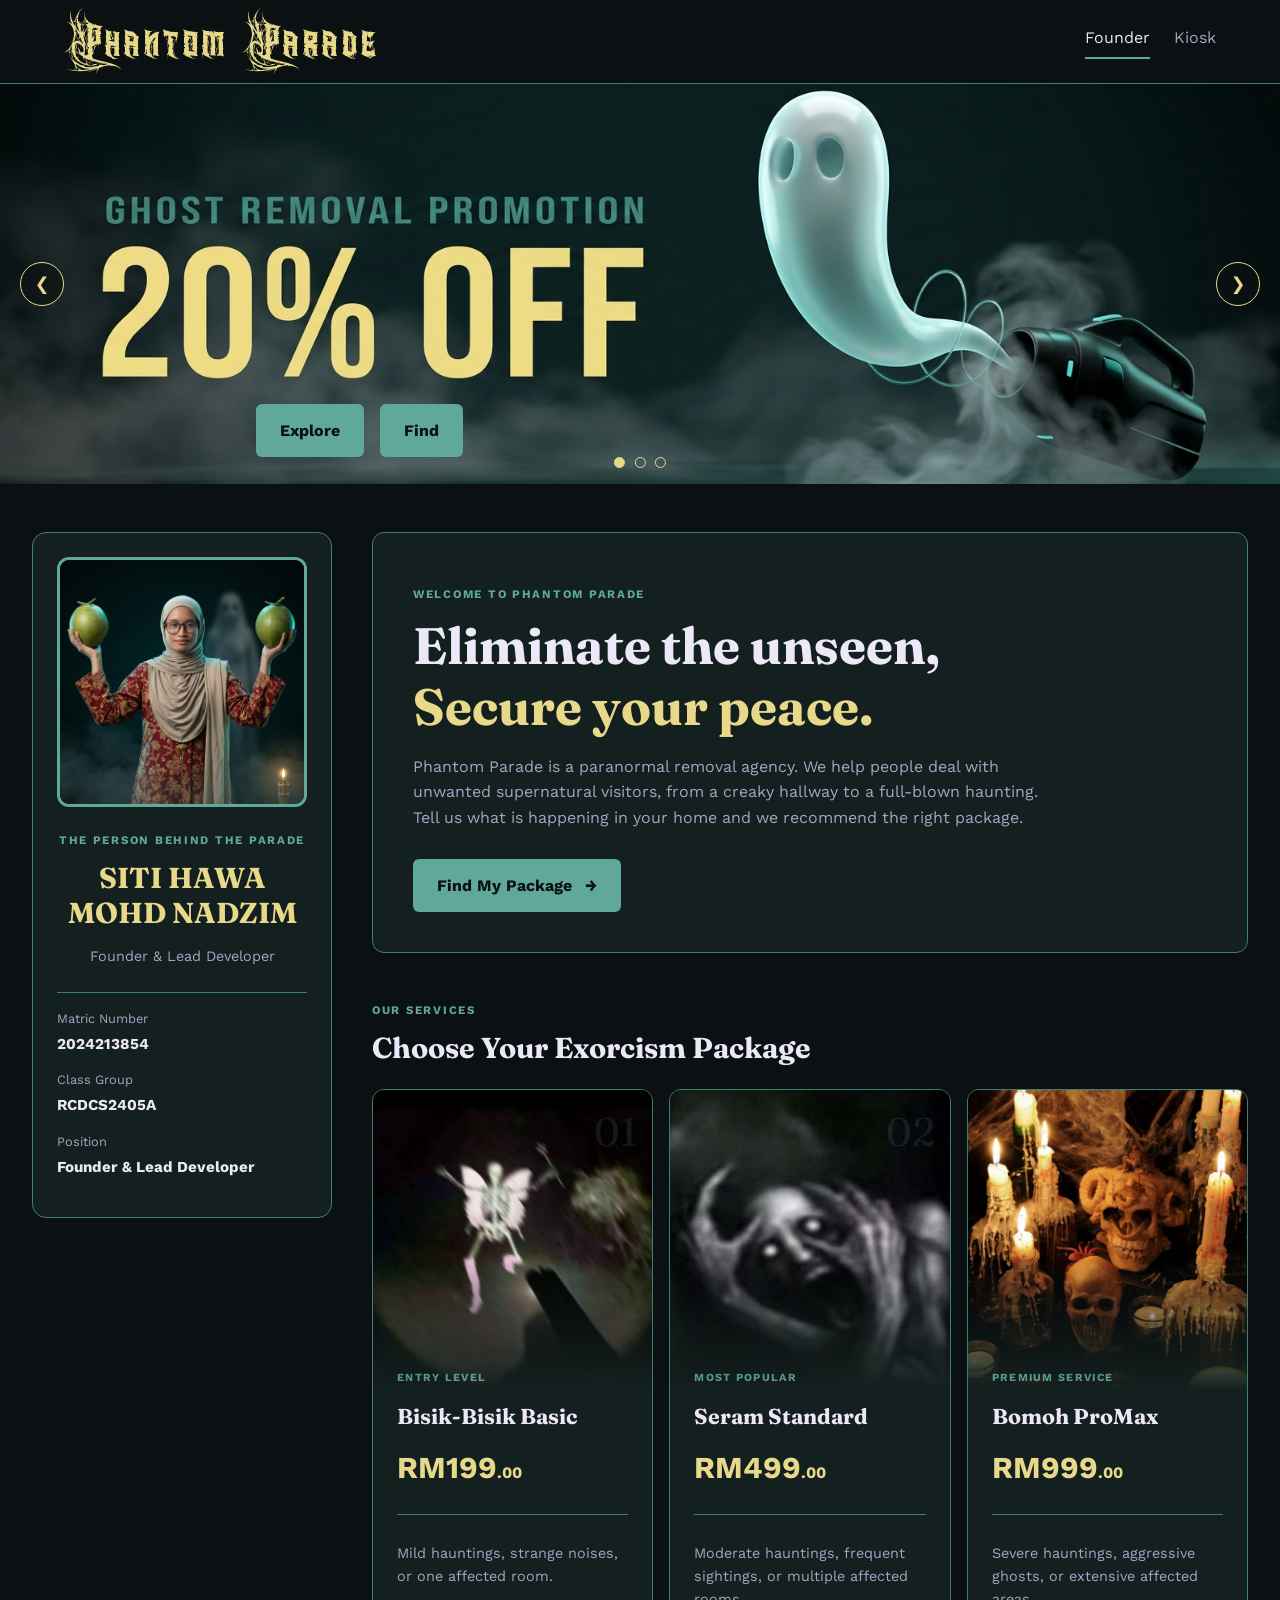
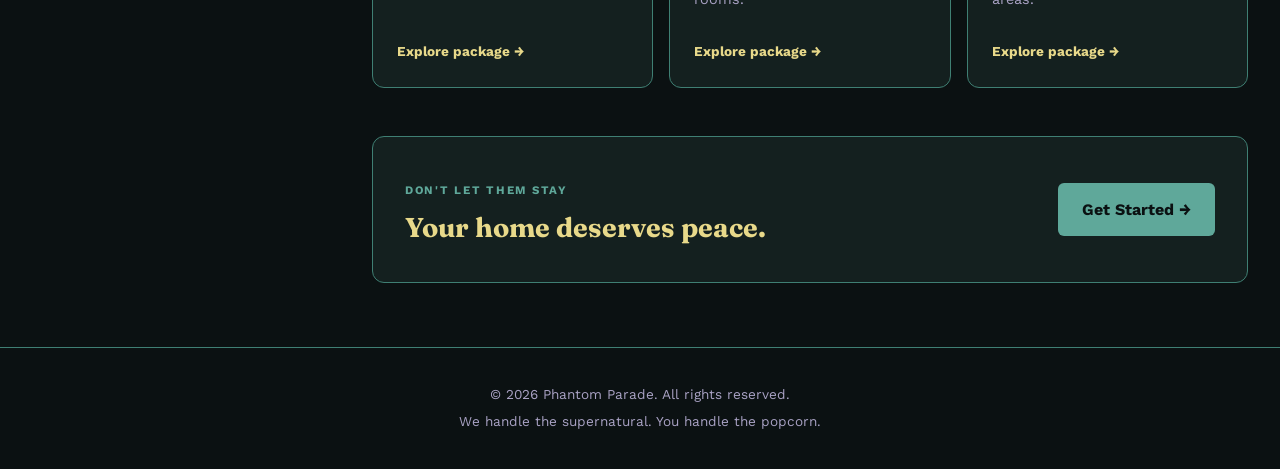
==== index.html @ 706d47e7 "Add files via upload" ====
<!DOCTYPE html>
<html lang="en">
<head>
  <meta charset="UTF-8">
  <meta name="viewport" content="width=device-width, initial-scale=1">
  <title>Phantom Parade | Founder</title>
  <link rel="preconnect" href="https://fonts.googleapis.com">
  <link rel="preconnect" href="https://fonts.gstatic.com" crossorigin>
  <link href="https://fonts.googleapis.com/css2?family=Fraunces:wght@600;700&family=Work+Sans:wght@400;500;600;700&display=swap" rel="stylesheet">
  <link rel="stylesheet" href="style.css">
  <link rel="icon" type="image/svg+xml" href="favicon/ghost.svg">
</head>
<body>
  <header class="nav">
    <a class="logo" href="index.html">Phantom Parade</a>
    <nav>
      <a href="index.html" class="active">Founder</a>
      <a href="recommender.html">Kiosk</a>
    </nav>
  </header>

  <!-- Hero Slider -->
  <section class="hero" aria-label="Featured banners">
    <div class="slide active">     
      <img src="images/hero2.jpg"
          alt="Phantom Parade packages">
          <div class="slide-buttons">
            <a class="btn" href="#main">Explore</a>
            <a class="btn secondary" href="recommender.html">Find</a>
          </div>
    </div>
    <div class="slide">
      <img src="images/hero1.jpg"
         alt="Phantom Parade ghost removal promotion">
    </div>
    <div class="slide">
      <img src="images/hero5.jpg"
         alt="Phantom Parade brand banner">
    </div>
    <button type="button" class="arrow prev" aria-label="Previous banner">
      &#10094;
    </button>
    <button type="button" class="arrow next" aria-label="Next banner">
      &#10095;
    </button>
    <div class="dots"></div>
  </section>

  <!-- Main Content -->
  <main class="layout" id="main">

    <aside class="founder">
      <div class="founder-image">
        <img class="portrait"
             src="images/hawa.jpg"
             alt="Photo of the founder">
      </div>

      <div class="profile">
        <p class="eyebrow">THE PERSON BEHIND THE PARADE</p>
        <h1>SITI HAWA<br>MOHD NADZIM</h1>
        <p class="role">Founder & Lead Developer</p>

        <div class="profile-details">
          <div class="detail">
            <span>Matric Number</span>
            <strong>2024213854</strong>
          </div>

          <div class="detail">
            <span>Class Group</span>
            <strong>RCDCS2405A</strong>
          </div>

          <div class="detail">
            <span>Position</span>
            <strong>Founder & Lead Developer</strong>
          </div>
        </div>
      </div>
    </aside>

    <div class="content">
      <section class="panel introduction">
        <p class="eyebrow">WELCOME TO PHANTOM PARADE</p>
        <h2>Eliminate the unseen,<br>
          <span>Secure your peace.</span>
        </h2>
        <p>
          Phantom Parade is a paranormal removal agency.
          We help people deal with unwanted supernatural visitors,
          from a creaky hallway to a full-blown haunting.
          Tell us what is happening in your home and we recommend
          the right package.
        </p>
        <a class="btn" href="recommender.html">
          Find My Package
          <span>&rarr;</span>
        </a>
      </section>

      <!-- Package Section -->
      <section class="package-section">
        <div class="section-heading">
          <div>
            <p class="eyebrow">OUR SERVICES</p>
            <h2>Choose Your Exorcism Package</h2>
          </div>
        </div>

        <div class="packages">
          <!-- Basic -->
          <article class="panel package-card">
              <img class="package-img" src="images/package1.jpg" alt="Bisik-Bisik Basic: a dim quiet hallway">
            <span class="package-number">01</span>
            <p class="package-type">ENTRY LEVEL</p>
            <h3>Bisik-Bisik Basic</h3>
            <p class="price">RM199<span>.00</span></p>
            <div class="package-divider"></div>
            <p>
              Mild hauntings, strange noises,
              or one affected room.
            </p>
            <a href="recommender.html" class="package-link">
              Explore package &rarr;
            </a>
          </article>

          <!-- Standard -->
          <article class="panel package-card">
            <img class="package-img" src="images/package2.jpg" alt="Seram Standard: a haunted living room">
            <span class="package-number">02</span>
            <p class="package-type">MOST POPULAR</p>
            <h3>Seram Standard</h3>
            <p class="price">RM499<span>.00</span></p>
            <div class="package-divider"></div>
            <p>
              Moderate hauntings, frequent sightings,
              or multiple affected rooms.
            </p>
            <a href="recommender.html" class="package-link">
              Explore package &rarr;
            </a>
          </article>

          <!-- ProMax -->
          <article class="panel package-card">
              <img class="package-img" src="images/package3.jpg" alt="Bomoh ProMax: a large haunted house at night">
            <span class="package-number">03</span>
            <p class="package-type">PREMIUM SERVICE</p>
            <h3>Bomoh ProMax</h3>
            <p class="price">RM999<span>.00</span></p>
            <div class="package-divider"></div>
            <p>
              Severe hauntings, aggressive ghosts,
              or extensive affected areas.
            </p>
            <a href="recommender.html" class="package-link">
              Explore package &rarr;
            </a>
          </article>
        </div>
      </section>

      <section class="closing panel">
        <div>
          <p class="eyebrow">DON'T LET THEM STAY</p>
          <h2>Your home deserves peace.</h2>
        </div>
        <a href="recommender.html" class="btn">
          Get Started &rarr;
        </a>
      </section>
    </div>
  </main>

  <!-- Footer -->
  <footer>
    <p>&copy; 2026 Phantom Parade. All rights reserved.</p>
    <p>We handle the supernatural. You handle the popcorn.</p>
  </footer>

  <script src="js/script.js"></script>
</body>
</html>
---- style.css ----
/* PHANTOM PARADE - GLOBAL SETTINGS*/

:root {
  --bg: #0B1112;
  --panel: #14201F;
  --panel-light: #1B2C29;
  --line: #3F7F73;
  --teal: #5FA89A;
  --light: #E8D98A;
  --text: #ECE8F7;
  --muted: #A9A2C4;
}

@font-face {
  font-family: "Parade";
  src: url("fonts/Heavytal.ttf") format("truetype");
  font-weight: 400;
  font-display: swap;
}

* {
  box-sizing: border-box;
  overscroll-behavior: none;
}

html {
  scroll-behavior: smooth;
}

body {
  margin: 0;
  background: var(--bg);
  color: var(--text);
  font-family: "Work Sans", system-ui, sans-serif;
  line-height: 1.6;
}

h1, h2, h3 {
  font-family: "Fraunces", Georgia, serif;
  line-height: 1.2;
}

a {
  color: var(--light);
  text-decoration: none;
}

button, input, select {
  font: inherit;
}

.recommender-layout {
  width: 90%;
  max-width: 1400px;
  margin: 2.5rem auto;
  display: flex;
  flex-direction: column;
  gap: .5rem;
  padding: 1.5rem 2rem;
  background: var(--panel);
  border: 1px solid var(--line);
  border-radius: 12px;
}

.recommender-layout h1 {
  margin: 0 0 .4rem;
  font-size: 2rem;
}

/* Description */
.recommender-layout > p {
  margin: 0 0 .5rem;
}

/* Form spacing */
.recommender-layout label {
  margin: .8rem 0 .3rem;
}

.recommender-layout input,
.recommender-layout select {
  padding: .65rem .85rem;
}

.rules {
  width: 90%;
  max-width: 1400px;
  margin: 0 auto 2.5rem;
  padding: 2rem;
}

.rules h2 {
  color: var(--light);
  margin-top: 0;
  margin-bottom: 1rem;
}

.rules ul {
  padding-left: 1.5rem;
  margin-bottom: 0;
}

.rules li {
  margin-bottom: .8rem;
  line-height: 1.7;
}

.rules li:last-child {
  margin-bottom: 0;
}

/* Navigation */
.nav {
  display: flex;
  justify-content: space-between;
  align-items: center;
  flex-wrap: wrap;
  gap: 1rem;
  padding: 1rem 5%;
  background: var(--bg);
  border-bottom: 1px solid var(--line);
}

.logo {
  font-family: "Parade", Georgia, serif;
  font-size: 2rem;
  color: var(--light);
  letter-spacing: .08em;
}

.nav nav {
  display: flex;
  gap: 1.5rem;
}

.nav nav a {
  color: var(--muted);
  padding-bottom: .4rem;
  transition: color .3s ease;
}

.nav nav a:hover,
.nav nav a.active {
  color: var(--text);
  border-bottom: 2px solid var(--teal);
}

/* Hero Slider */
.hero {
  position: relative;
  width: 100%;
  aspect-ratio: 16 / 5;
  min-height: 0px;
  max-height: none;
  margin-bottom: 3rem;
  overflow: hidden;
  background: var(--panel);
}

.slide {
  position: absolute;
  inset: 0;
  opacity: 0;
  pointer-events: none;
  transition: opacity 1s ease;
}

.slide.active {
  opacity: 1;
  pointer-events: auto;
}

.slide img {
  width: 100%;
  height: 100%;
  object-fit: cover;
  display: block;
}

.slide-buttons {
  position: absolute;
  left: 20%;
  top: 80%;                 
  display: flex;
  gap: 1rem;
}

html { 
  scroll-behavior: smooth; 
}

/* Slider arrows */
.arrow {
  position: absolute;
  top: 50%;
  transform: translateY(-50%);
  z-index: 2;
  width: 44px;
  height: 44px;
  border: 1px solid var(--light);
  border-radius: 50%;
  background: rgba(11, 17, 18, .65);
  color: var(--light);
  font-size: 1.1rem;
  cursor: pointer;
  transition: background .3s, color .3s;
}

.arrow:hover {
  background: var(--light);
  color: var(--bg);
}

.prev {
  left: 20px;
}

.next {
  right: 20px;
}

/* Slider dots */
.dots {
  position: absolute;
  bottom: 16px;
  left: 50%;
  transform: translateX(-50%);
  display: flex;
  gap: .6rem;
  z-index: 2;
}

.dots button {
  width: 11px;
  height: 11px;
  padding: 0;
  border: 1px solid var(--light);
  border-radius: 50%;
  background: transparent;
  cursor: pointer;
}

.dots button.active {
  background: var(--light);
}

/*Main Layout */
.layout {
  max-width: 1350px;
  margin: 0 auto;
  padding: 0 2rem 4rem;
  display: grid;
  grid-template-columns: 300px minmax(0, 1fr);
  gap: 2.5rem;
  align-items: start;
}

.founder {
  position: sticky;
  top: 2rem;
  padding: 1.5rem;
  background: var(--panel);
  border: 1px solid var(--line);
  border-radius: 14px;
  text-align: center;
}

.founder-image {
  margin-bottom: 1.5rem;
}

.portrait {
  display: block;
  width: 100%;
  aspect-ratio: 1 / 1;
  object-fit: cover;
  border: 3px solid var(--teal);
  border-radius: 12px;
}

.eyebrow {
  color: var(--teal);
  font-size: .72rem;
  font-weight: 700;
  letter-spacing: .15em;
  text-transform: uppercase;
}

.profile h1 {
  font-size: 1.8rem;
  margin: .5rem 0;
  color: var(--light);
}

.role {
  color: var(--muted);
  font-size: .9rem;
  margin-bottom: 1.5rem;
}

.profile-details {
  border-top: 1px solid var(--line);
  padding-top: 1rem;
  text-align: left;
}

.detail {
  display: flex;
  flex-direction: column;
  gap: .15rem;
  margin-bottom: .9rem;
}

.detail span {
  color: var(--muted);
  font-size: .8rem;
}

.detail strong {
  font-size: .95rem;
}

.content {
  min-width: 0;
}

.panel {
  background: var(--panel);
  border: 1px solid var(--line);
  border-radius: 12px;
  padding: 2rem;
}

.introduction {
  margin-bottom: 3rem;
  padding: 2.5rem;
}

.introduction h2 {
  font-size: clamp(2rem, 4vw, 3.3rem);
  margin: .5rem 0 1rem;
}

.introduction h2 span {
  color: var(--light);
}

.introduction > p:not(.eyebrow) {
  max-width: 650px;
  color: var(--muted);
  margin-bottom: 1.8rem;
}

.btn {
  display: inline-flex;
  align-items: center;
  justify-content: center;
  gap: .8rem;
  padding: .85rem 1.5rem;
  background: var(--teal);
  color: var(--bg);
  border-radius: 6px;
  font-weight: 700;
  cursor: pointer;
  transition: background .3s ease,
              transform .3s ease;
}

.btn:hover {
  background: var(--light);
  transform: translateY(-3px);
}


/*PACKAGE SECTION */
.package-section {
  margin-bottom: 3rem;
}

.section-heading {
  margin-bottom: 1.5rem;
}

.section-heading h2 {
  font-size: 1.8rem;
  margin: .3rem 0;
}

.packages {
  display: grid;
  grid-template-columns: repeat(3, minmax(0, 1fr));
  gap: 1rem;
  align-items: stretch;
}

.package-card {
  position: relative;
  display: flex;
  flex-direction: column;
  min-height: 280px;
  padding: 1.5rem;
  overflow: hidden;
  transition: border-color .3s ease,
              box-shadow .3s ease;
}

.package-img {
  display: block;
  width: calc(100% + 3rem);
  height: 300px;                     
  margin: -1.5rem -1.5rem -2rem;      
  object-fit: cover;
  object-position: center;
  -webkit-mask-image: linear-gradient(to bottom, #000 55%, transparent 100%);
  mask-image: linear-gradient(to bottom, #000 55%, transparent 100%);
}

.package-number {
  position: absolute;
  top: 10px;
  right: 15px;
  font-family: "Fraunces", serif;
  font-size: 2.5rem;
  color: rgba(95, 168, 154, .15);
}

.package-type {
  color: var(--teal);
  font-size: .68rem;
  font-weight: 700;
  letter-spacing: .12em;
}

.package-card h3 {
  font-size: 1.35rem;
  margin: .4rem 0;
}

.price {
  color: var(--light);
  font-size: 1.9rem;
  font-weight: 700;
  margin: .5rem 0;
}

.price span {
  font-size: 1rem;
}

.package-divider {
  width: 100%;
  height: 1px;
  background: var(--line);
  margin: .8rem 0;
}

.package-card > p:not(.package-type):not(.price) {
  color: var(--muted);
  font-size: .9rem;
  flex-grow: 1;
}

.package-link {
  display: inline-block;
  margin-top: 1rem;
  font-size: .85rem;
  font-weight: 700;
  color: var(--light);
}

.package-link:hover {
  color: var(--teal);
}

.package-card.featured {
  background: var(--panel-light);
  border-color: var(--teal);
}

/* Shake Animation */
.package-card:hover {
  animation: shake .4s ease-in-out;
  border-color: rgba(255, 255, 255, .8);
  box-shadow:
    0 0 14px rgba(255, 255, 255, .25),
    0 0 35px rgba(95, 168, 154, .2),
    0 18px 36px -8px rgba(255, 255, 255, .15);
}

@keyframes shake {
  0% {
    transform: translate(0, 0) rotate(0);
  }
  20% {
    transform: translate(-3px, 1px) rotate(-1deg);
  }
  40% {
    transform: translate(3px, -1px) rotate(1deg);
  }
  60% {
    transform: translate(-2px, 1px) rotate(-.6deg);
  }
  80% {
    transform: translate(2px, -1px) rotate(.6deg);
  }
  100% {
    transform: translate(0, 0) rotate(0);
  }
}

.closing {
  display: flex;
  justify-content: space-between;
  align-items: center;
  flex-wrap: wrap;
  gap: 1.5rem;
}

.closing h2 {
  font-size: 1.7rem;
  margin: .4rem 0;
  color: var(--light);
}

label {
  display: block;
  margin: 1.1rem 0 .35rem;
  font-weight: 600;
}

input,
select {
  width: 100%;
  padding: .75rem .85rem;

  background: var(--bg);
  color: var(--text);

  border: 1px solid var(--line);
  border-radius: 6px;
}

input:focus,
select:focus,
a:focus-visible,
button:focus-visible {
  outline: 3px solid var(--light);
  outline-offset: 3px;
}

.actions {
  display: flex;
  flex-wrap: wrap;
  gap: .75rem;
  margin-top: 1.5rem;
}

/* Recommendation Result*/
.result {
  border-color: var(--teal);
  margin-bottom: 1.5rem;
}

.result,
.rules {
  width: 90%;
  max-width: 1400px;      
  margin-right: auto;
  margin-left: auto;
}

.result h2 {
  color: var(--light);
}

.result .price {
  font-size: 2.2rem;
}

.result ul {
  padding-left: 1.2rem;
  color: var(--muted);
}

.result[hidden] {
  display: none;
}

.result.reveal {
  animation:
    resultShake .5s ease-in-out,
    resultMist 1.6s ease-out .3s forwards;
}

@keyframes resultShake {
  0%   { transform: translate(0, 0) rotate(0); }
  20%  { transform: translate(-5px, 1px) rotate(-.6deg); }
  40%  { transform: translate(5px, -1px) rotate(.6deg); }
  60%  { transform: translate(-3px, 1px) rotate(-.4deg); }
  80%  { transform: translate(3px, -1px) rotate(.4deg); }
  100% { transform: translate(0, 0) rotate(0); }
}

@keyframes resultMist {
  0% {
    box-shadow:
      0 0 0 0 rgba(255, 255, 255, 0),
      0 0 0 0 rgba(95, 168, 154, 0);
  }
  50% {
    box-shadow:
      0 -20px 80px 20px rgba(255, 255, 255, .22),
      0 10px 110px 40px rgba(95, 168, 154, .30);
  }
  100% {
    box-shadow:
      0 -10px 60px 10px rgba(255, 255, 255, .10),
      0 10px 90px 25px rgba(95, 168, 154, .18);
  }
}

.recommender-layout, .rules {
  transition: box-shadow .4s ease, border-color .4s ease;
}

.recommender-layout:hover, .rules:hover {
  border-color: var(--teal);
  box-shadow:
    0 0 12px rgba(95, 168, 154, .35),
    0 0 36px rgba(95, 168, 154, .22),
    0 0 70px rgba(232, 217, 138, .10);
}

/* Footer*/
footer {
  text-align: center;
  padding: 2rem 1rem;
  color: var(--muted);
  font-size: .85rem;
  border-top: 1px solid var(--line);
}

footer p {
  margin: .3rem 0;
}

/*Responsive Design*/
@media (max-width: 1000px) {

  .layout {
    grid-template-columns: 1fr;
  }

  .founder {
    position: static;
    max-width: 500px;
    width: 100%;
    margin: 0 auto 1rem;
  }

  .portrait {
    max-width: 280px;
    margin: 0 auto;
  }

  .packages {
    grid-template-columns: repeat(2, minmax(0, 1fr));
  }
}

@media (max-width: 600px) {

  .nav {
    justify-content: center;
    padding: 1rem;
  }

  .logo {
    font-size: 1.7rem;
  }

  .nav nav {
    gap: 1rem;
  }

  .hero {
    aspect-ratio: 16 / 5;
    min-height: 220px;
    max-height: 480px;
    margin-bottom: 2rem;
  }

  .recommender-layout {
    width: 92%;
    margin: 1.5rem auto;
    padding: 1.5rem;
  }

  .layout {
    padding: 0 1rem 2.5rem;
    gap: 1.5rem;
  }

  .introduction {
    padding: 1.5rem;
  }

  .introduction h2 {
    font-size: 2rem;
  }

  .packages {
    grid-template-columns: 1fr;
  }

  .package-card {
    min-height: 240px;
  }

  .closing {
    padding: 1.5rem;
  }

  .arrow {
    width: 36px;
    height: 36px;
    font-size: .9rem;
  }

  .prev {
    left: 10px;
  }

  .next {
    right: 10px;
  }

  .slide-buttons { top: 66%; gap: .5rem; }
  .slide-buttons .btn { padding: .5rem .9rem; font-size: .85rem; }

}

@media (prefers-reduced-motion: reduce) {

  *,
  *::before,
  *::after {
    scroll-behavior: auto !important;
    animation-duration: .01ms !important;
    transition-duration: .01ms !important;
  }

  .package-card:hover {
    animation: none;
  }

}

/*Jumpscare*/
.jumpscare {
  position: fixed;
  inset: 0;
  z-index: 9999;
  display: flex;
  align-items: center;
  justify-content: center;
  background: rgba(0, 0, 0, .45);   
}

.jumpscare[hidden] { display: none; }

.jumpscare img {
  width: 100%;
  height: 100%;
  object-fit: cover;
  animation: scare 1.8s linear forwards;
}

@keyframes scare {
  0%   { transform: scale(1.15); opacity: 1; }   
  10%  { transform: scale(1.25) translate(-14px, 8px); }
  20%  { transform: scale(1.2)  translate(14px, -8px); }
  30%  { transform: scale(1.3)  translate(-10px, 6px); }
  40%  { transform: scale(1.25) translate(10px, -6px); }
  60%  { transform: scale(1.35) translate(-6px, 4px); }
  100% { transform: scale(1.45); opacity: 1; }   
}
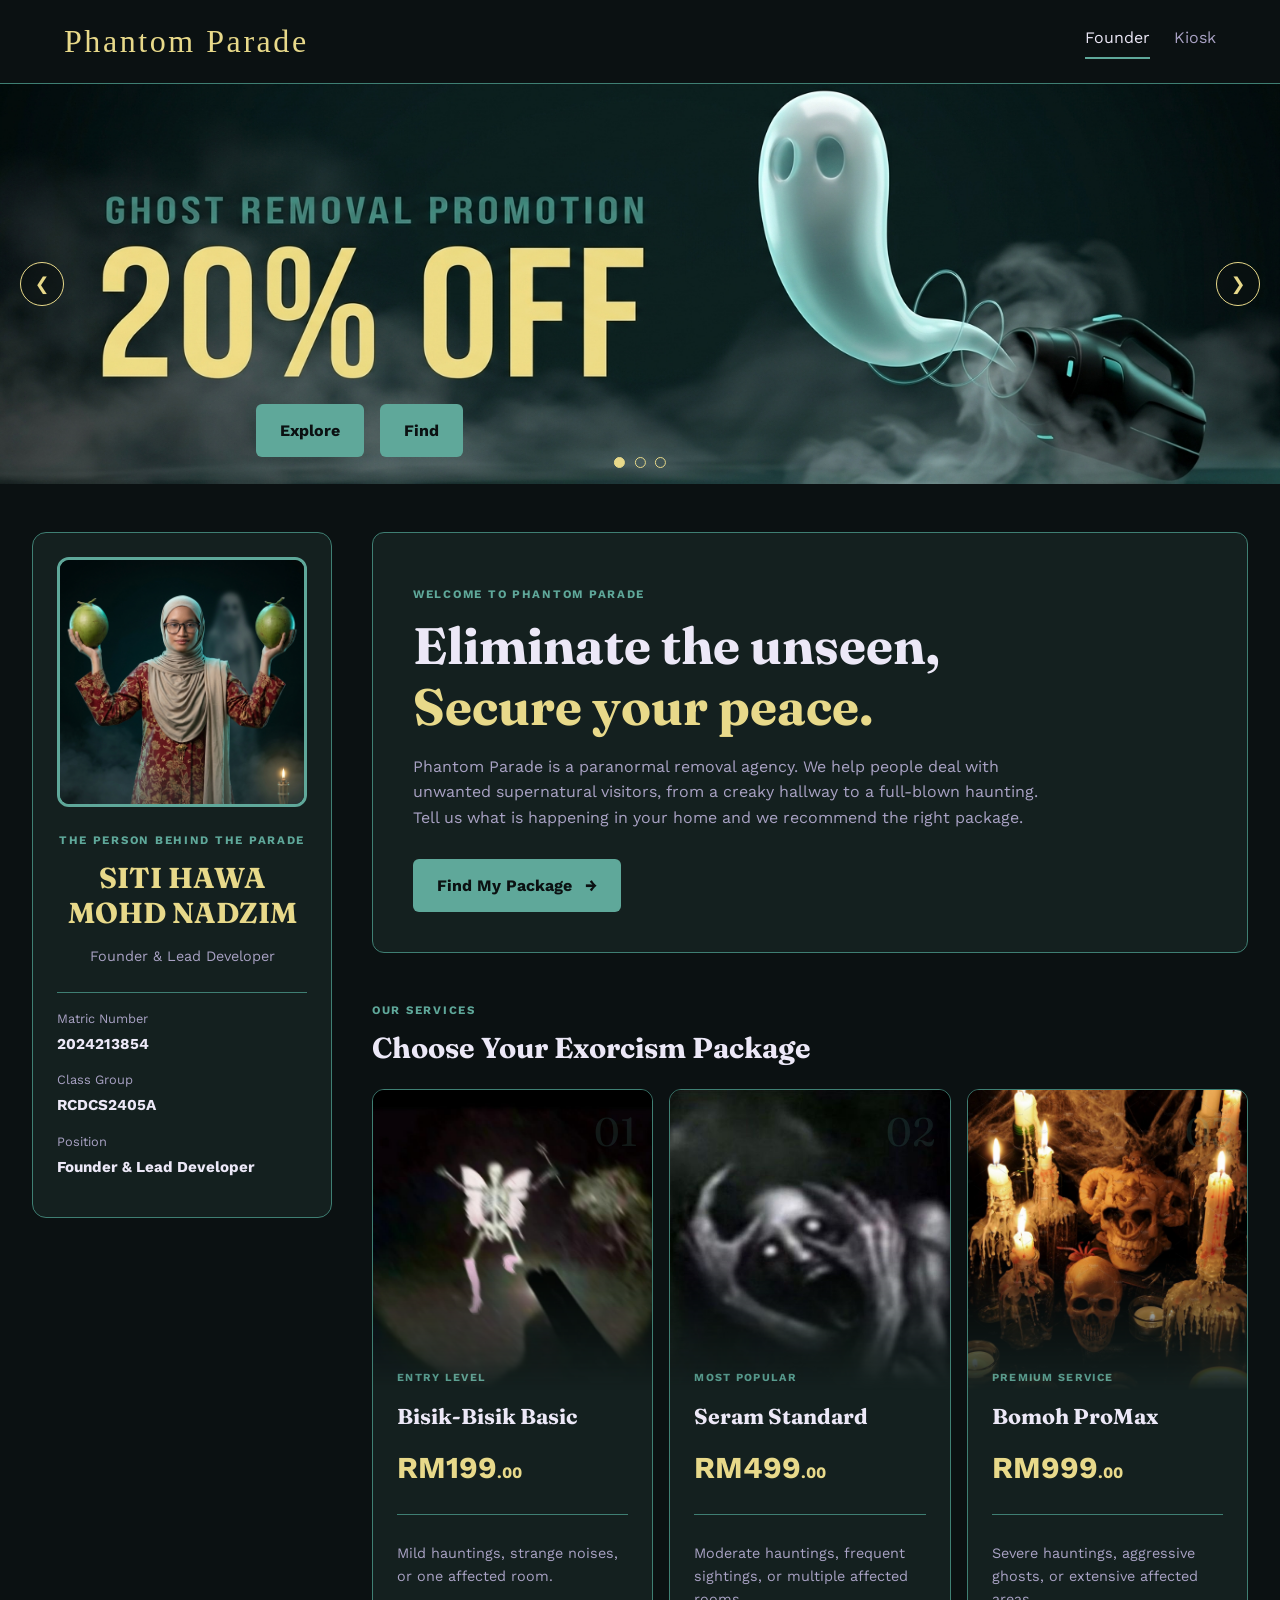
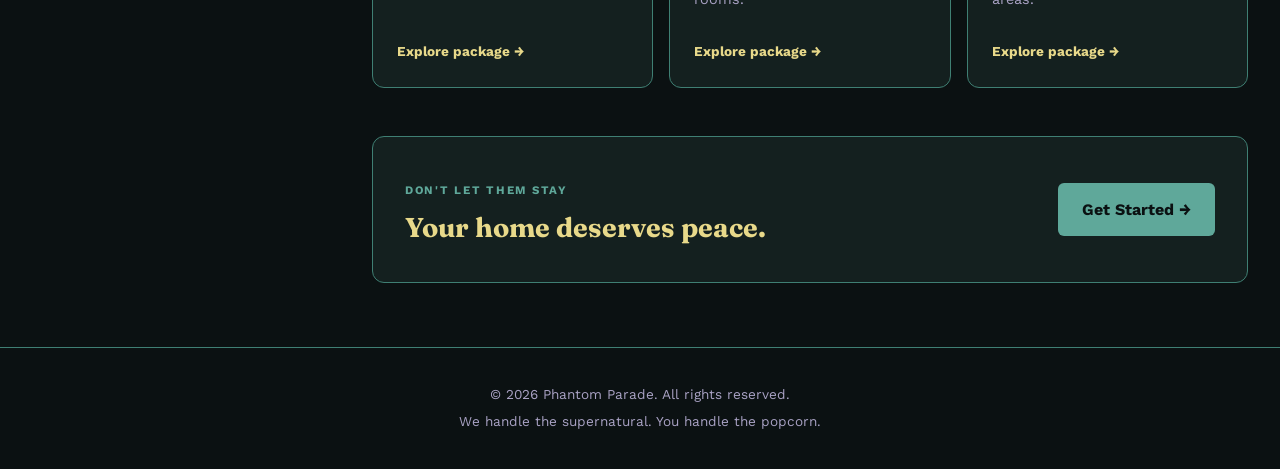
==== commit 42d9c912: "Update index.html" ====
--- a/index.html
+++ b/index.html
@@ -7,7 +7,7 @@
   <link rel="preconnect" href="https://fonts.googleapis.com">
   <link rel="preconnect" href="https://fonts.gstatic.com" crossorigin>
   <link href="https://fonts.googleapis.com/css2?family=Fraunces:wght@600;700&family=Work+Sans:wght@400;500;600;700&display=swap" rel="stylesheet">
-  <link rel="stylesheet" href="style.css">
+  <link rel="stylesheet" href="css/style.css">
   <link rel="icon" type="image/svg+xml" href="favicon/ghost.svg">
 </head>
 <body>
--- a/css/style.css
+++ b/css/style.css
@@ -0,0 +1,785 @@
+:root {
+  --bg: #0B1112;
+  --panel: #14201F;
+  --panel-light: #1B2C29;
+  --line: #3F7F73;
+  --teal: #5FA89A;
+  --light: #E8D98A;
+  --text: #ECE8F7;
+  --muted: #A9A2C4;
+}
+
+@font-face {
+  font-family: "Parade";
+  src: url("fonts/Heavytal.ttf") format("truetype");
+  font-weight: 400;
+  font-display: swap;
+}
+
+* {
+  box-sizing: border-box;
+  overscroll-behavior: none;
+}
+
+html {
+  scroll-behavior: smooth;
+}
+
+body {
+  margin: 0;
+  background: var(--bg);
+  color: var(--text);
+  font-family: "Work Sans", system-ui, sans-serif;
+  line-height: 1.6;
+}
+
+h1, h2, h3 {
+  font-family: "Fraunces", Georgia, serif;
+  line-height: 1.2;
+}
+
+a {
+  color: var(--light);
+  text-decoration: none;
+}
+
+button, input, select {
+  font: inherit;
+}
+
+.recommender-layout {
+  width: 90%;
+  max-width: 1400px;
+  margin: 2.5rem auto;
+  display: flex;
+  flex-direction: column;
+  gap: .5rem;
+  padding: 1.5rem 2rem;
+  background: var(--panel);
+  border: 1px solid var(--line);
+  border-radius: 12px;
+}
+
+.recommender-layout h1 {
+  margin: 0 0 .4rem;
+  font-size: 2rem;
+}
+
+/* Description */
+.recommender-layout > p {
+  margin: 0 0 .5rem;
+}
+
+/* Form spacing */
+.recommender-layout label {
+  margin: .8rem 0 .3rem;
+}
+
+.recommender-layout input,
+.recommender-layout select {
+  padding: .65rem .85rem;
+}
+
+.rules {
+  width: 90%;
+  max-width: 1400px;
+  margin: 0 auto 2.5rem;
+  padding: 2rem;
+}
+
+.rules h2 {
+  color: var(--light);
+  margin-top: 0;
+  margin-bottom: 1rem;
+}
+
+.rules ul {
+  padding-left: 1.5rem;
+  margin-bottom: 0;
+}
+
+.rules li {
+  margin-bottom: .8rem;
+  line-height: 1.7;
+}
+
+.rules li:last-child {
+  margin-bottom: 0;
+}
+
+/* Navigation */
+.nav {
+  display: flex;
+  justify-content: space-between;
+  align-items: center;
+  flex-wrap: wrap;
+  gap: 1rem;
+  padding: 1rem 5%;
+  background: var(--bg);
+  border-bottom: 1px solid var(--line);
+}
+
+.logo {
+  font-family: "Parade", Georgia, serif;
+  font-size: 2rem;
+  color: var(--light);
+  letter-spacing: .08em;
+}
+
+.nav nav {
+  display: flex;
+  gap: 1.5rem;
+}
+
+.nav nav a {
+  color: var(--muted);
+  padding-bottom: .4rem;
+  transition: color .3s ease;
+}
+
+.nav nav a:hover,
+.nav nav a.active {
+  color: var(--text);
+  border-bottom: 2px solid var(--teal);
+}
+
+/* Hero Slider */
+.hero {
+  position: relative;
+  width: 100%;
+  aspect-ratio: 16 / 5;
+  min-height: 0px;
+  max-height: none;
+  margin-bottom: 3rem;
+  overflow: hidden;
+  background: var(--panel);
+}
+
+.slide {
+  position: absolute;
+  inset: 0;
+  opacity: 0;
+  pointer-events: none;
+  transition: opacity 1s ease;
+}
+
+.slide.active {
+  opacity: 1;
+  pointer-events: auto;
+}
+
+.slide img {
+  width: 100%;
+  height: 100%;
+  object-fit: cover;
+  display: block;
+}
+
+.slide-buttons {
+  position: absolute;
+  left: 20%;
+  top: 80%;                 
+  display: flex;
+  gap: 1rem;
+}
+
+html { 
+  scroll-behavior: smooth; 
+}
+
+/* Slider arrows */
+.arrow {
+  position: absolute;
+  top: 50%;
+  transform: translateY(-50%);
+  z-index: 2;
+  width: 44px;
+  height: 44px;
+  border: 1px solid var(--light);
+  border-radius: 50%;
+  background: rgba(11, 17, 18, .65);
+  color: var(--light);
+  font-size: 1.1rem;
+  cursor: pointer;
+  transition: background .3s, color .3s;
+}
+
+.arrow:hover {
+  background: var(--light);
+  color: var(--bg);
+}
+
+.prev {
+  left: 20px;
+}
+
+.next {
+  right: 20px;
+}
+
+/* Slider dots */
+.dots {
+  position: absolute;
+  bottom: 16px;
+  left: 50%;
+  transform: translateX(-50%);
+  display: flex;
+  gap: .6rem;
+  z-index: 2;
+}
+
+.dots button {
+  width: 11px;
+  height: 11px;
+  padding: 0;
+  border: 1px solid var(--light);
+  border-radius: 50%;
+  background: transparent;
+  cursor: pointer;
+}
+
+.dots button.active {
+  background: var(--light);
+}
+
+/*Main Layout */
+.layout {
+  max-width: 1350px;
+  margin: 0 auto;
+  padding: 0 2rem 4rem;
+  display: grid;
+  grid-template-columns: 300px minmax(0, 1fr);
+  gap: 2.5rem;
+  align-items: start;
+}
+
+.founder {
+  position: sticky;
+  top: 2rem;
+  padding: 1.5rem;
+  background: var(--panel);
+  border: 1px solid var(--line);
+  border-radius: 14px;
+  text-align: center;
+}
+
+.founder-image {
+  margin-bottom: 1.5rem;
+}
+
+.portrait {
+  display: block;
+  width: 100%;
+  aspect-ratio: 1 / 1;
+  object-fit: cover;
+  border: 3px solid var(--teal);
+  border-radius: 12px;
+}
+
+.eyebrow {
+  color: var(--teal);
+  font-size: .72rem;
+  font-weight: 700;
+  letter-spacing: .15em;
+  text-transform: uppercase;
+}
+
+.profile h1 {
+  font-size: 1.8rem;
+  margin: .5rem 0;
+  color: var(--light);
+}
+
+.role {
+  color: var(--muted);
+  font-size: .9rem;
+  margin-bottom: 1.5rem;
+}
+
+.profile-details {
+  border-top: 1px solid var(--line);
+  padding-top: 1rem;
+  text-align: left;
+}
+
+.detail {
+  display: flex;
+  flex-direction: column;
+  gap: .15rem;
+  margin-bottom: .9rem;
+}
+
+.detail span {
+  color: var(--muted);
+  font-size: .8rem;
+}
+
+.detail strong {
+  font-size: .95rem;
+}
+
+.content {
+  min-width: 0;
+}
+
+.panel {
+  background: var(--panel);
+  border: 1px solid var(--line);
+  border-radius: 12px;
+  padding: 2rem;
+}
+
+.introduction {
+  margin-bottom: 3rem;
+  padding: 2.5rem;
+}
+
+.introduction h2 {
+  font-size: clamp(2rem, 4vw, 3.3rem);
+  margin: .5rem 0 1rem;
+}
+
+.introduction h2 span {
+  color: var(--light);
+}
+
+.introduction > p:not(.eyebrow) {
+  max-width: 650px;
+  color: var(--muted);
+  margin-bottom: 1.8rem;
+}
+
+.btn {
+  display: inline-flex;
+  align-items: center;
+  justify-content: center;
+  gap: .8rem;
+  padding: .85rem 1.5rem;
+  background: var(--teal);
+  color: var(--bg);
+  border-radius: 6px;
+  font-weight: 700;
+  cursor: pointer;
+  transition: background .3s ease,
+              transform .3s ease;
+}
+
+.btn:hover {
+  background: var(--light);
+  transform: translateY(-3px);
+}
+
+
+/*PACKAGE SECTION */
+.package-section {
+  margin-bottom: 3rem;
+}
+
+.section-heading {
+  margin-bottom: 1.5rem;
+}
+
+.section-heading h2 {
+  font-size: 1.8rem;
+  margin: .3rem 0;
+}
+
+.packages {
+  display: grid;
+  grid-template-columns: repeat(3, minmax(0, 1fr));
+  gap: 1rem;
+  align-items: stretch;
+}
+
+.package-card {
+  position: relative;
+  display: flex;
+  flex-direction: column;
+  min-height: 280px;
+  padding: 1.5rem;
+  overflow: hidden;
+  transition: border-color .3s ease,
+              box-shadow .3s ease;
+}
+
+.package-img {
+  display: block;
+  width: calc(100% + 3rem);
+  height: 300px;                     
+  margin: -1.5rem -1.5rem -2rem;      
+  object-fit: cover;
+  object-position: center;
+  -webkit-mask-image: linear-gradient(to bottom, #000 55%, transparent 100%);
+  mask-image: linear-gradient(to bottom, #000 55%, transparent 100%);
+}
+
+.package-number {
+  position: absolute;
+  top: 10px;
+  right: 15px;
+  font-family: "Fraunces", serif;
+  font-size: 2.5rem;
+  color: rgba(95, 168, 154, .15);
+}
+
+.package-type {
+  color: var(--teal);
+  font-size: .68rem;
+  font-weight: 700;
+  letter-spacing: .12em;
+}
+
+.package-card h3 {
+  font-size: 1.35rem;
+  margin: .4rem 0;
+}
+
+.price {
+  color: var(--light);
+  font-size: 1.9rem;
+  font-weight: 700;
+  margin: .5rem 0;
+}
+
+.price span {
+  font-size: 1rem;
+}
+
+.package-divider {
+  width: 100%;
+  height: 1px;
+  background: var(--line);
+  margin: .8rem 0;
+}
+
+.package-card > p:not(.package-type):not(.price) {
+  color: var(--muted);
+  font-size: .9rem;
+  flex-grow: 1;
+}
+
+.package-link {
+  display: inline-block;
+  margin-top: 1rem;
+  font-size: .85rem;
+  font-weight: 700;
+  color: var(--light);
+}
+
+.package-link:hover {
+  color: var(--teal);
+}
+
+.package-card.featured {
+  background: var(--panel-light);
+  border-color: var(--teal);
+}
+
+/* Shake Animation */
+.package-card:hover {
+  animation: shake .4s ease-in-out;
+  border-color: rgba(255, 255, 255, .8);
+  box-shadow:
+    0 0 14px rgba(255, 255, 255, .25),
+    0 0 35px rgba(95, 168, 154, .2),
+    0 18px 36px -8px rgba(255, 255, 255, .15);
+}
+
+@keyframes shake {
+  0% {
+    transform: translate(0, 0) rotate(0);
+  }
+  20% {
+    transform: translate(-3px, 1px) rotate(-1deg);
+  }
+  40% {
+    transform: translate(3px, -1px) rotate(1deg);
+  }
+  60% {
+    transform: translate(-2px, 1px) rotate(-.6deg);
+  }
+  80% {
+    transform: translate(2px, -1px) rotate(.6deg);
+  }
+  100% {
+    transform: translate(0, 0) rotate(0);
+  }
+}
+
+.closing {
+  display: flex;
+  justify-content: space-between;
+  align-items: center;
+  flex-wrap: wrap;
+  gap: 1.5rem;
+}
+
+.closing h2 {
+  font-size: 1.7rem;
+  margin: .4rem 0;
+  color: var(--light);
+}
+
+label {
+  display: block;
+  margin: 1.1rem 0 .35rem;
+  font-weight: 600;
+}
+
+input,
+select {
+  width: 100%;
+  padding: .75rem .85rem;
+
+  background: var(--bg);
+  color: var(--text);
+
+  border: 1px solid var(--line);
+  border-radius: 6px;
+}
+
+input:focus,
+select:focus,
+a:focus-visible,
+button:focus-visible {
+  outline: 3px solid var(--light);
+  outline-offset: 3px;
+}
+
+.actions {
+  display: flex;
+  flex-wrap: wrap;
+  gap: .75rem;
+  margin-top: 1.5rem;
+}
+
+/* Recommendation Result*/
+.result {
+  border-color: var(--teal);
+  margin-bottom: 1.5rem;
+}
+
+.result,
+.rules {
+  width: 90%;
+  max-width: 1400px;      
+  margin-right: auto;
+  margin-left: auto;
+}
+
+.result h2 {
+  color: var(--light);
+}
+
+.result .price {
+  font-size: 2.2rem;
+}
+
+.result ul {
+  padding-left: 1.2rem;
+  color: var(--muted);
+}
+
+.result[hidden] {
+  display: none;
+}
+
+.result.reveal {
+  animation:
+    resultShake .5s ease-in-out,
+    resultMist 1.6s ease-out .3s forwards;
+}
+
+@keyframes resultShake {
+  0%   { transform: translate(0, 0) rotate(0); }
+  20%  { transform: translate(-5px, 1px) rotate(-.6deg); }
+  40%  { transform: translate(5px, -1px) rotate(.6deg); }
+  60%  { transform: translate(-3px, 1px) rotate(-.4deg); }
+  80%  { transform: translate(3px, -1px) rotate(.4deg); }
+  100% { transform: translate(0, 0) rotate(0); }
+}
+
+@keyframes resultMist {
+  0% {
+    box-shadow:
+      0 0 0 0 rgba(255, 255, 255, 0),
+      0 0 0 0 rgba(95, 168, 154, 0);
+  }
+  50% {
+    box-shadow:
+      0 -20px 80px 20px rgba(255, 255, 255, .22),
+      0 10px 110px 40px rgba(95, 168, 154, .30);
+  }
+  100% {
+    box-shadow:
+      0 -10px 60px 10px rgba(255, 255, 255, .10),
+      0 10px 90px 25px rgba(95, 168, 154, .18);
+  }
+}
+
+.recommender-layout, .rules {
+  transition: box-shadow .4s ease, border-color .4s ease;
+}
+
+.recommender-layout:hover, .rules:hover {
+  border-color: var(--teal);
+  box-shadow:
+    0 0 12px rgba(95, 168, 154, .35),
+    0 0 36px rgba(95, 168, 154, .22),
+    0 0 70px rgba(232, 217, 138, .10);
+}
+
+/* Footer*/
+footer {
+  text-align: center;
+  padding: 2rem 1rem;
+  color: var(--muted);
+  font-size: .85rem;
+  border-top: 1px solid var(--line);
+}
+
+footer p {
+  margin: .3rem 0;
+}
+
+/*Responsive Design*/
+@media (max-width: 1000px) {
+
+  .layout {
+    grid-template-columns: 1fr;
+  }
+
+  .founder {
+    position: static;
+    max-width: 500px;
+    width: 100%;
+    margin: 0 auto 1rem;
+  }
+
+  .portrait {
+    max-width: 280px;
+    margin: 0 auto;
+  }
+
+  .packages {
+    grid-template-columns: repeat(2, minmax(0, 1fr));
+  }
+}
+
+@media (max-width: 600px) {
+
+  .nav {
+    justify-content: center;
+    padding: 1rem;
+  }
+
+  .logo {
+    font-size: 1.7rem;
+  }
+
+  .nav nav {
+    gap: 1rem;
+  }
+
+  .hero {
+    aspect-ratio: 16 / 5;
+    min-height: 220px;
+    max-height: 480px;
+    margin-bottom: 2rem;
+  }
+
+  .recommender-layout {
+    width: 92%;
+    margin: 1.5rem auto;
+    padding: 1.5rem;
+  }
+
+  .layout {
+    padding: 0 1rem 2.5rem;
+    gap: 1.5rem;
+  }
+
+  .introduction {
+    padding: 1.5rem;
+  }
+
+  .introduction h2 {
+    font-size: 2rem;
+  }
+
+  .packages {
+    grid-template-columns: 1fr;
+  }
+
+  .package-card {
+    min-height: 240px;
+  }
+
+  .closing {
+    padding: 1.5rem;
+  }
+
+  .arrow {
+    width: 36px;
+    height: 36px;
+    font-size: .9rem;
+  }
+
+  .prev {
+    left: 10px;
+  }
+
+  .next {
+    right: 10px;
+  }
+
+  .slide-buttons { top: 66%; gap: .5rem; }
+  .slide-buttons .btn { padding: .5rem .9rem; font-size: .85rem; }
+
+}
+
+@media (prefers-reduced-motion: reduce) {
+
+  *,
+  *::before,
+  *::after {
+    scroll-behavior: auto !important;
+    animation-duration: .01ms !important;
+    transition-duration: .01ms !important;
+  }
+
+  .package-card:hover {
+    animation: none;
+  }
+
+}
+
+/*Jumpscare*/
+.jumpscare {
+  position: fixed;
+  inset: 0;
+  z-index: 9999;
+  display: flex;
+  align-items: center;
+  justify-content: center;
+  background: rgba(0, 0, 0, .45);   
+}
+
+.jumpscare[hidden] { display: none; }
+
+.jumpscare img {
+  width: 100%;
+  height: 100%;
+  object-fit: cover;
+  animation: scare 1.8s linear forwards;
+}
+
+@keyframes scare {
+  0%   { transform: scale(1.15); opacity: 1; }   
+  10%  { transform: scale(1.25) translate(-14px, 8px); }
+  20%  { transform: scale(1.2)  translate(14px, -8px); }
+  30%  { transform: scale(1.3)  translate(-10px, 6px); }
+  40%  { transform: scale(1.25) translate(10px, -6px); }
+  60%  { transform: scale(1.35) translate(-6px, 4px); }
+  100% { transform: scale(1.45); opacity: 1; }   
+}
